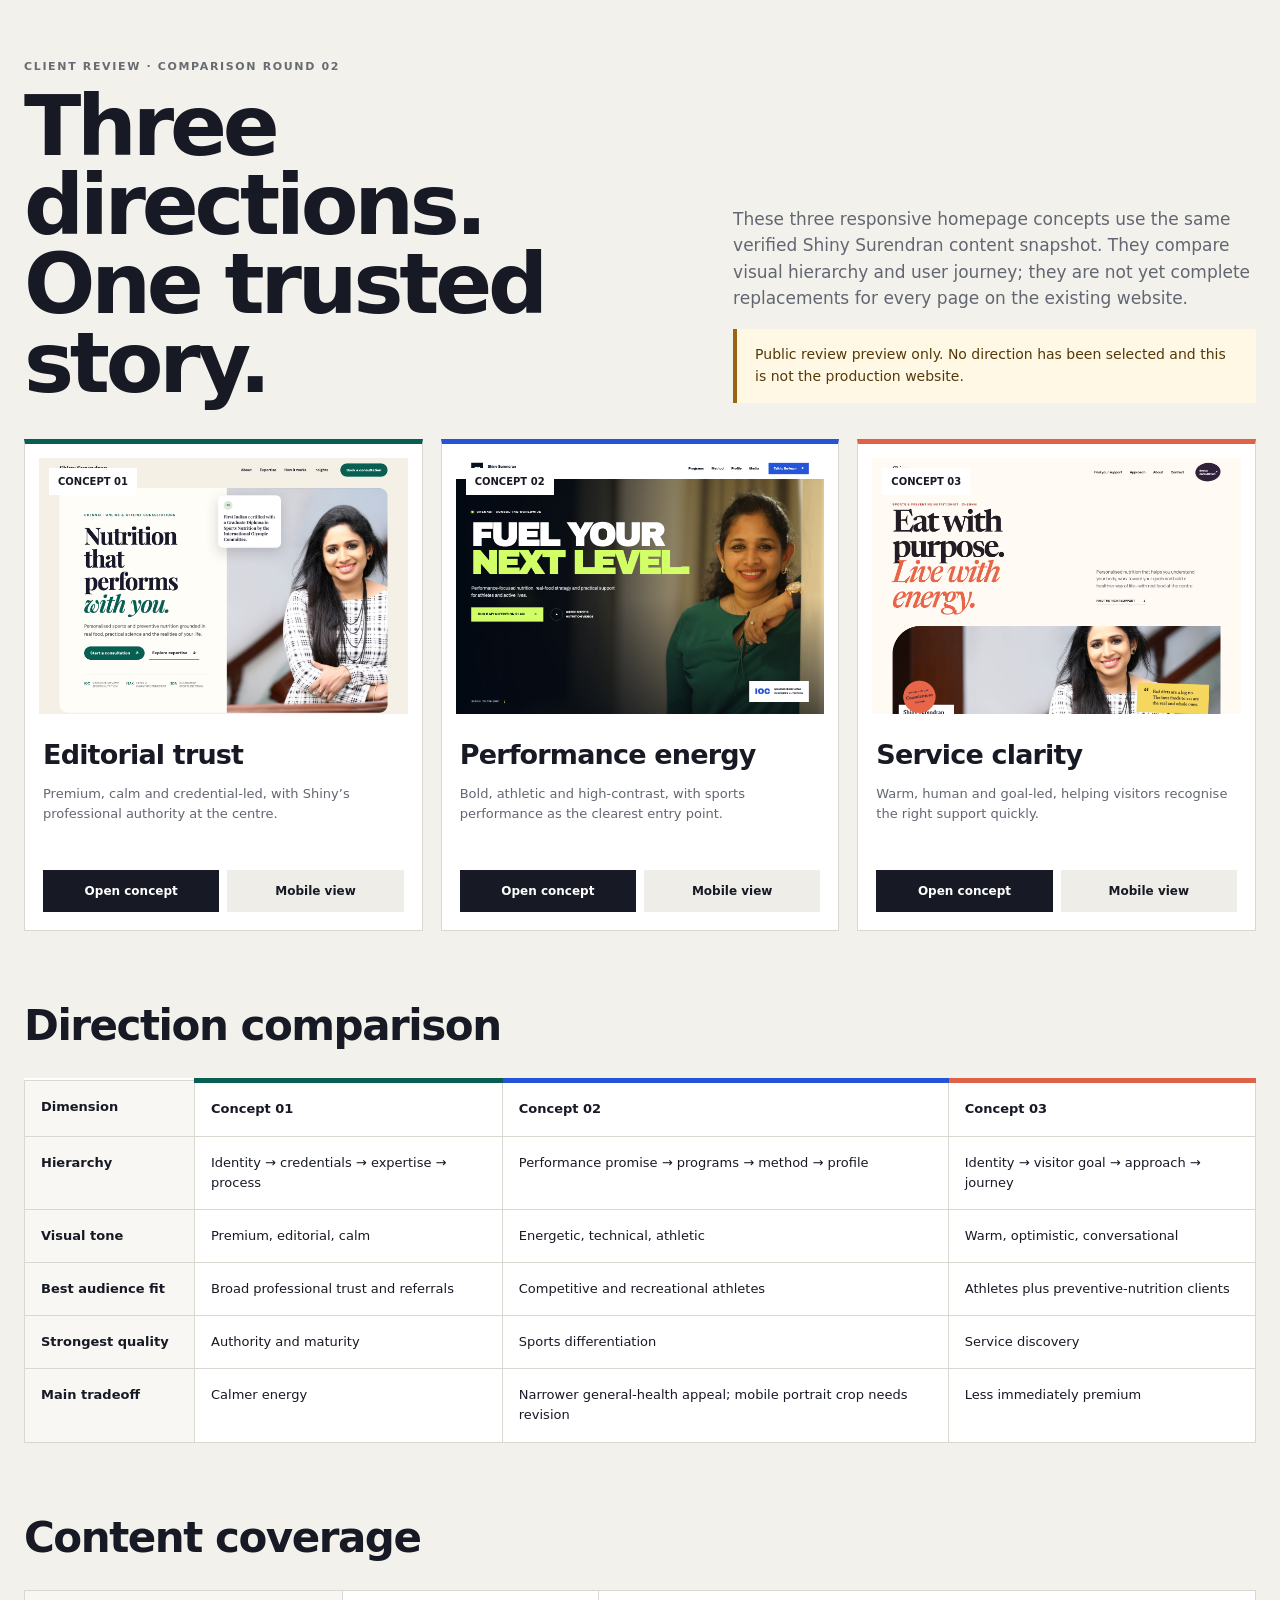
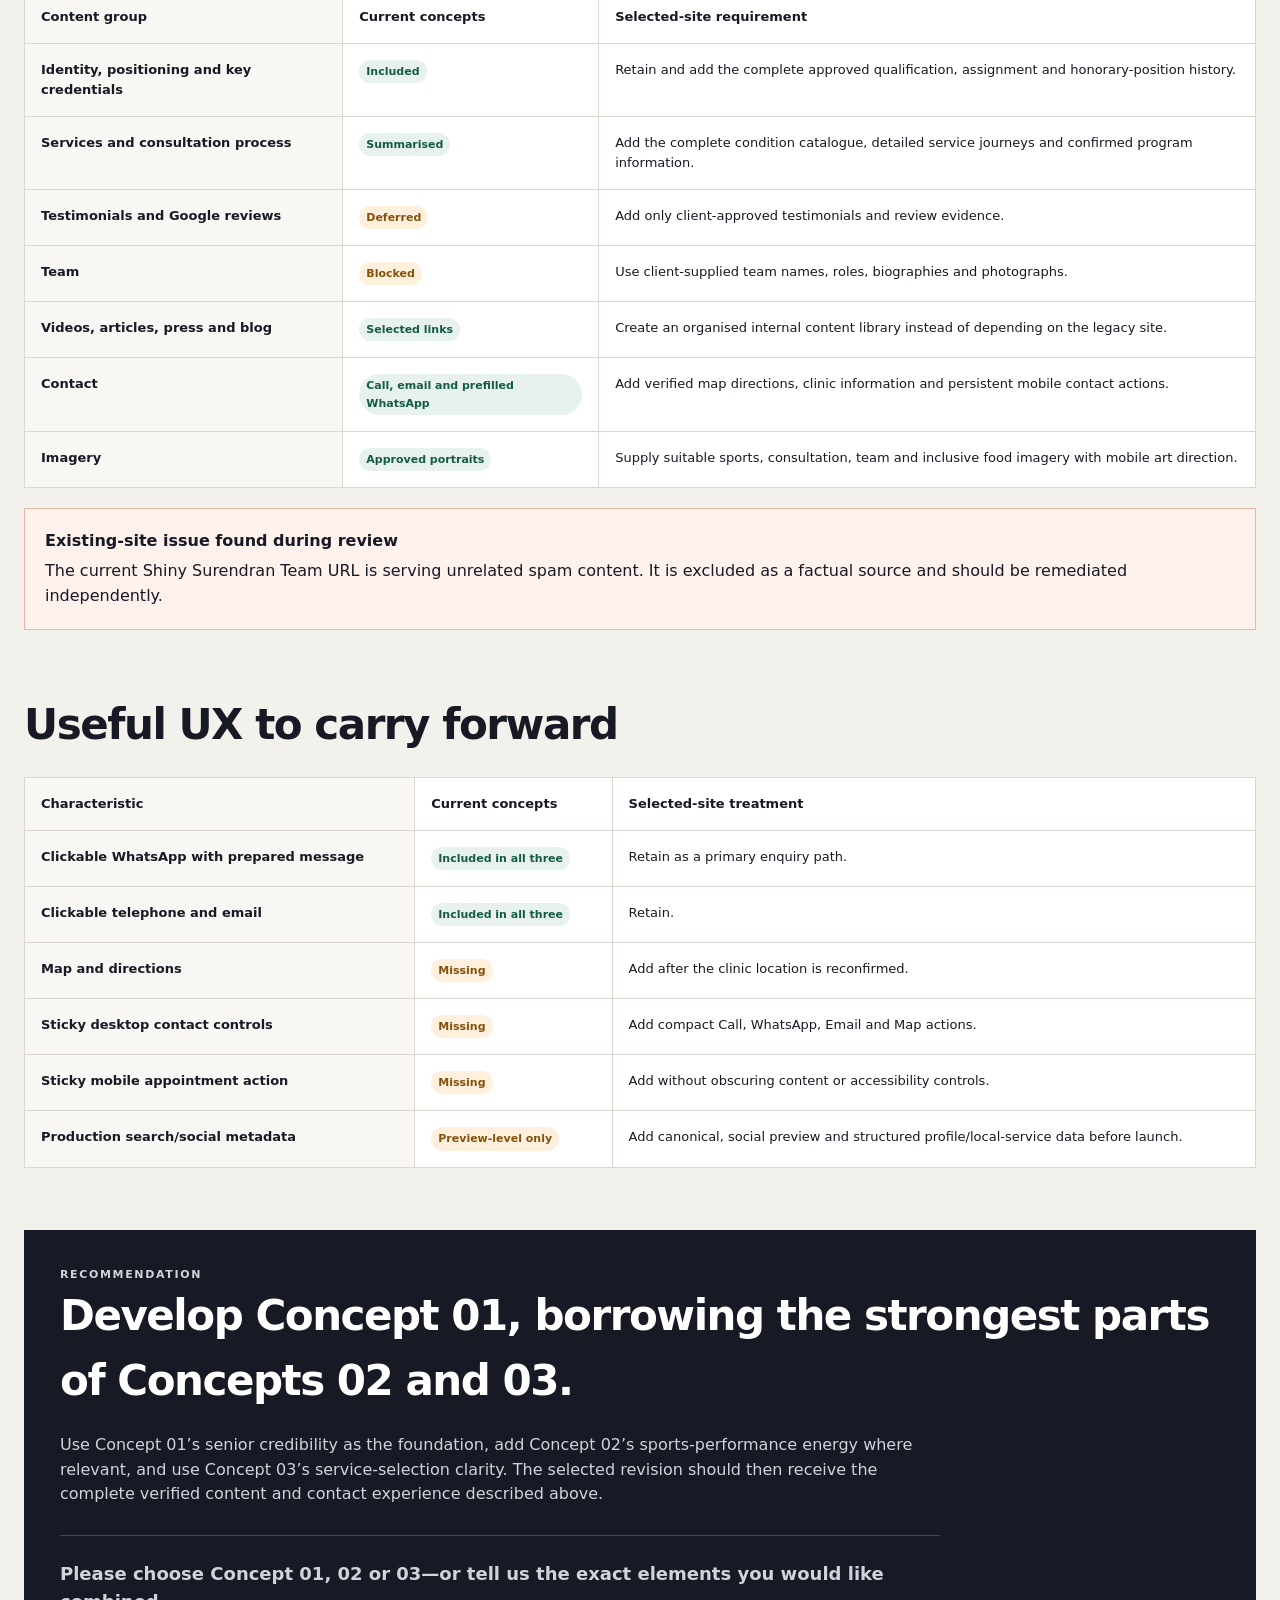
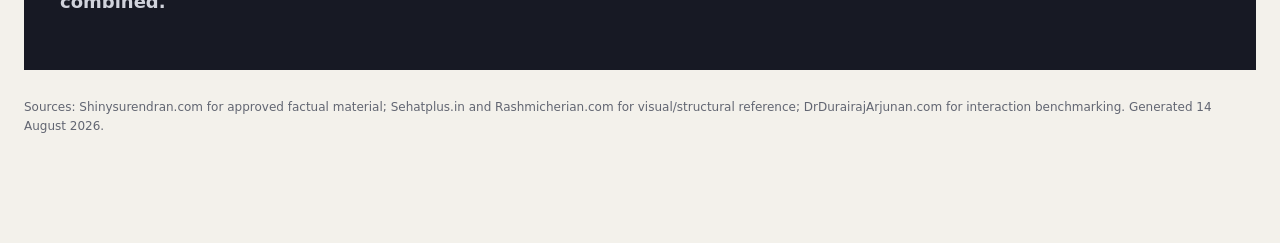
==== index.html @ bb51e0c3 "Publish Shiny Surendran client concept preview" ====
<!doctype html>
<html lang="en">
<head>
  <meta charset="utf-8">
  <meta name="viewport" content="width=device-width, initial-scale=1">
  <meta http-equiv="refresh" content="0; url=comparison-round-02/">
  <title>Shiny Surendran · Website Concepts</title>
  <link rel="canonical" href="comparison-round-02/">
</head>
<body>
  <p><a href="comparison-round-02/">Open the Shiny Surendran website concept comparison</a>.</p>
</body>
</html>
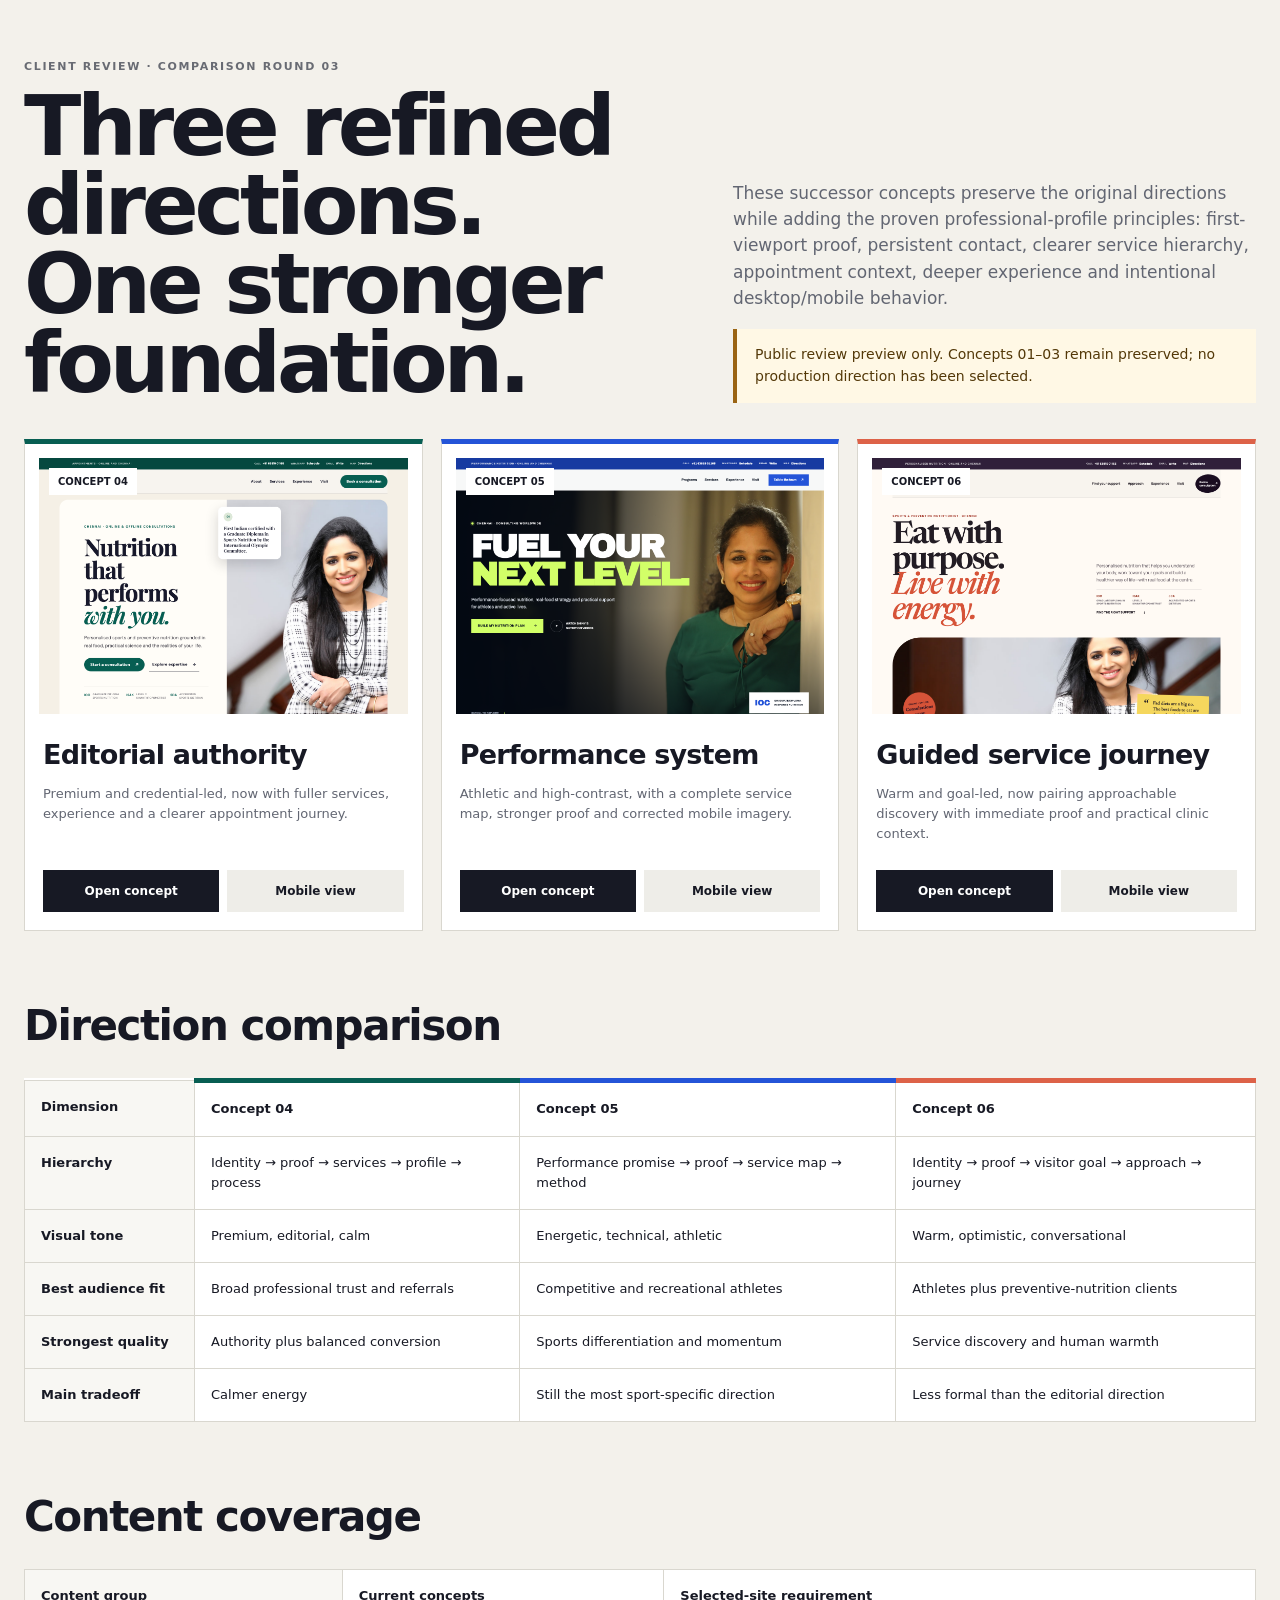
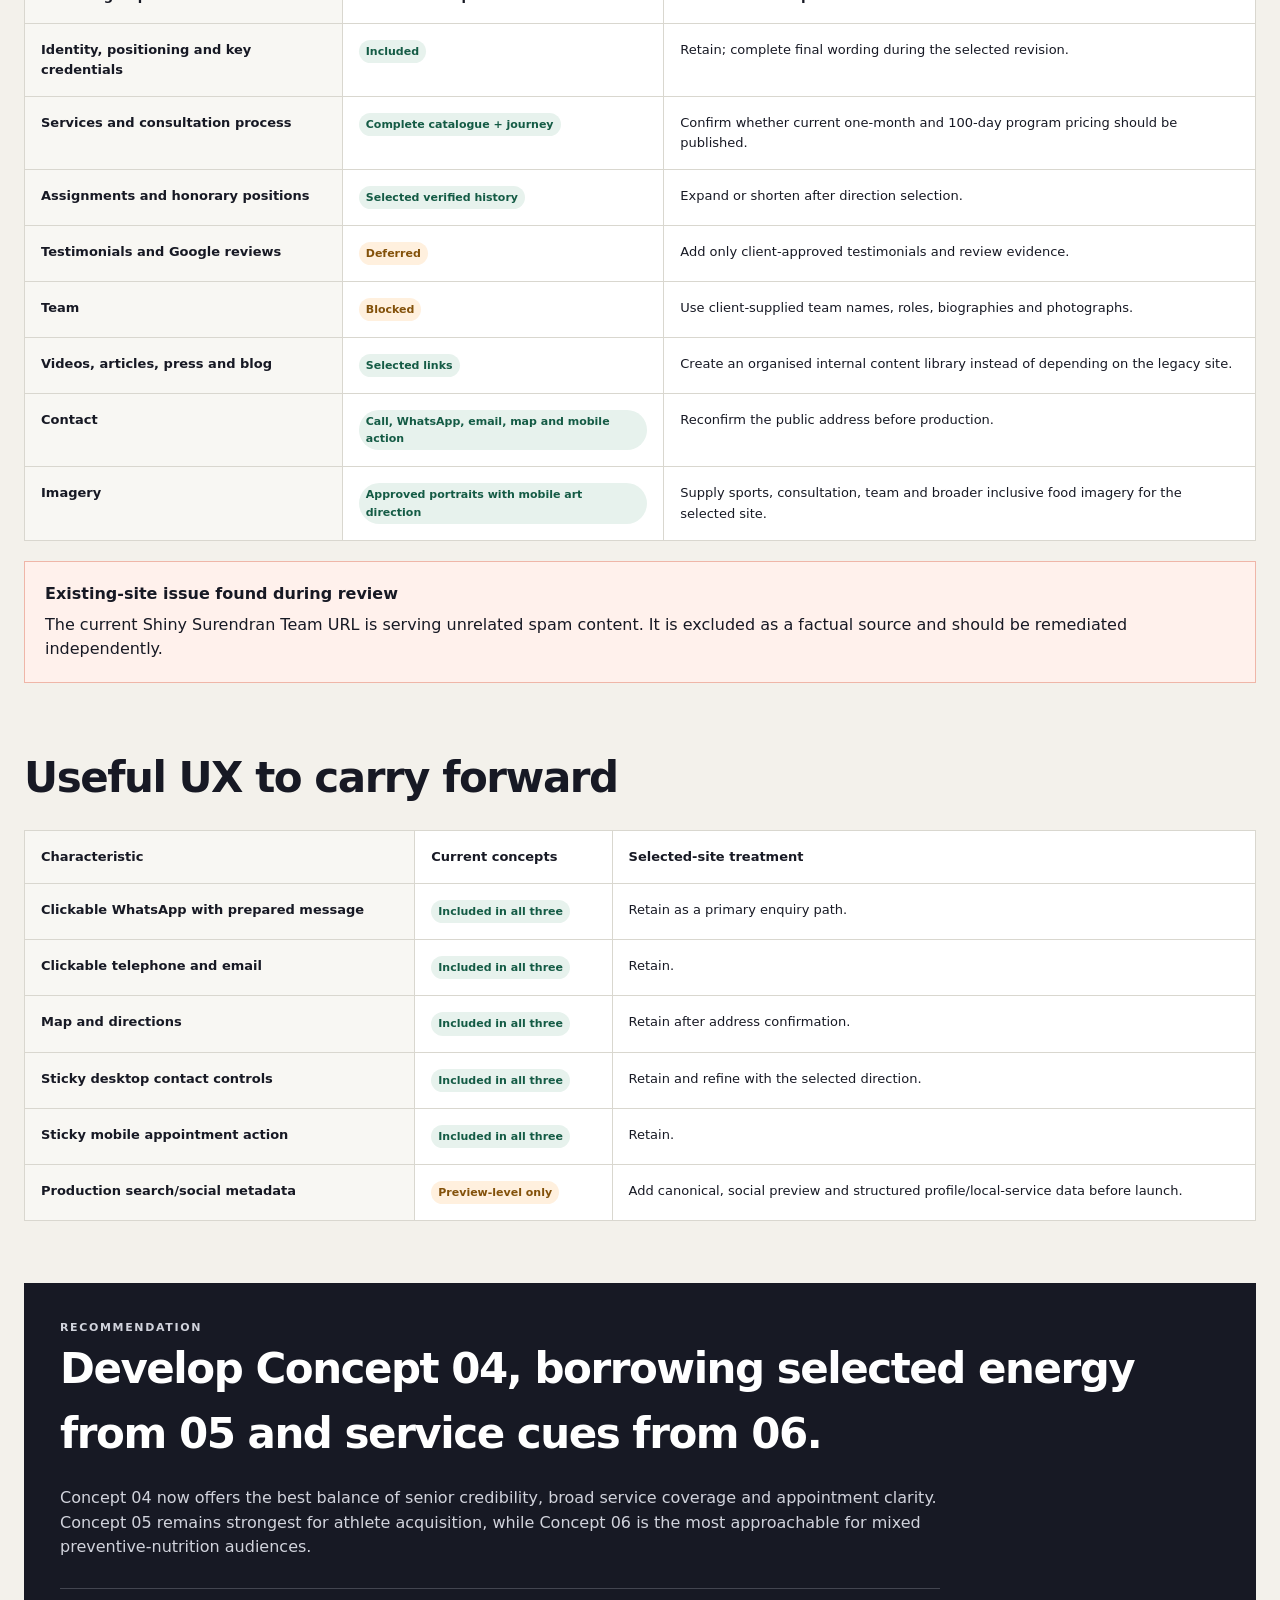
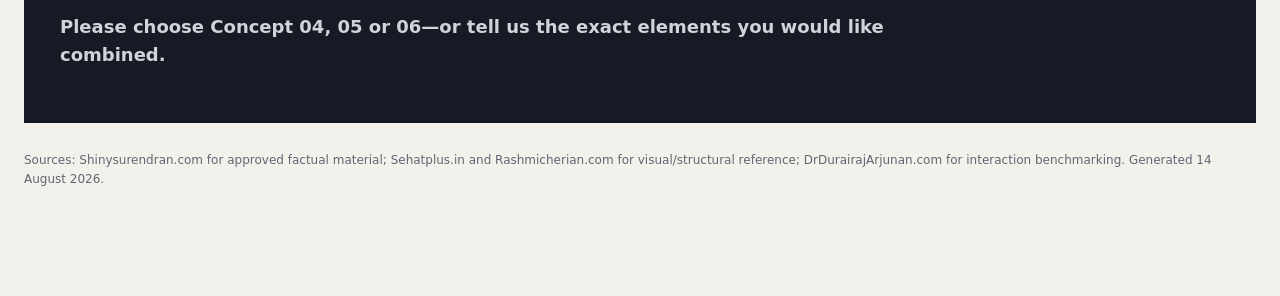
==== commit 0cc6c327: "Publish refined Shiny Surendran concept round" ====
--- a/index.html
+++ b/index.html
@@ -3,11 +3,11 @@
 <head>
   <meta charset="utf-8">
   <meta name="viewport" content="width=device-width, initial-scale=1">
-  <meta http-equiv="refresh" content="0; url=comparison-round-02/">
+  <meta http-equiv="refresh" content="0; url=comparison-round-03/">
   <title>Shiny Surendran · Website Concepts</title>
-  <link rel="canonical" href="comparison-round-02/">
+  <link rel="canonical" href="comparison-round-03/">
 </head>
 <body>
-  <p><a href="comparison-round-02/">Open the Shiny Surendran website concept comparison</a>.</p>
+  <p><a href="comparison-round-03/">Open the Shiny Surendran website concept comparison</a>.</p>
 </body>
 </html>
